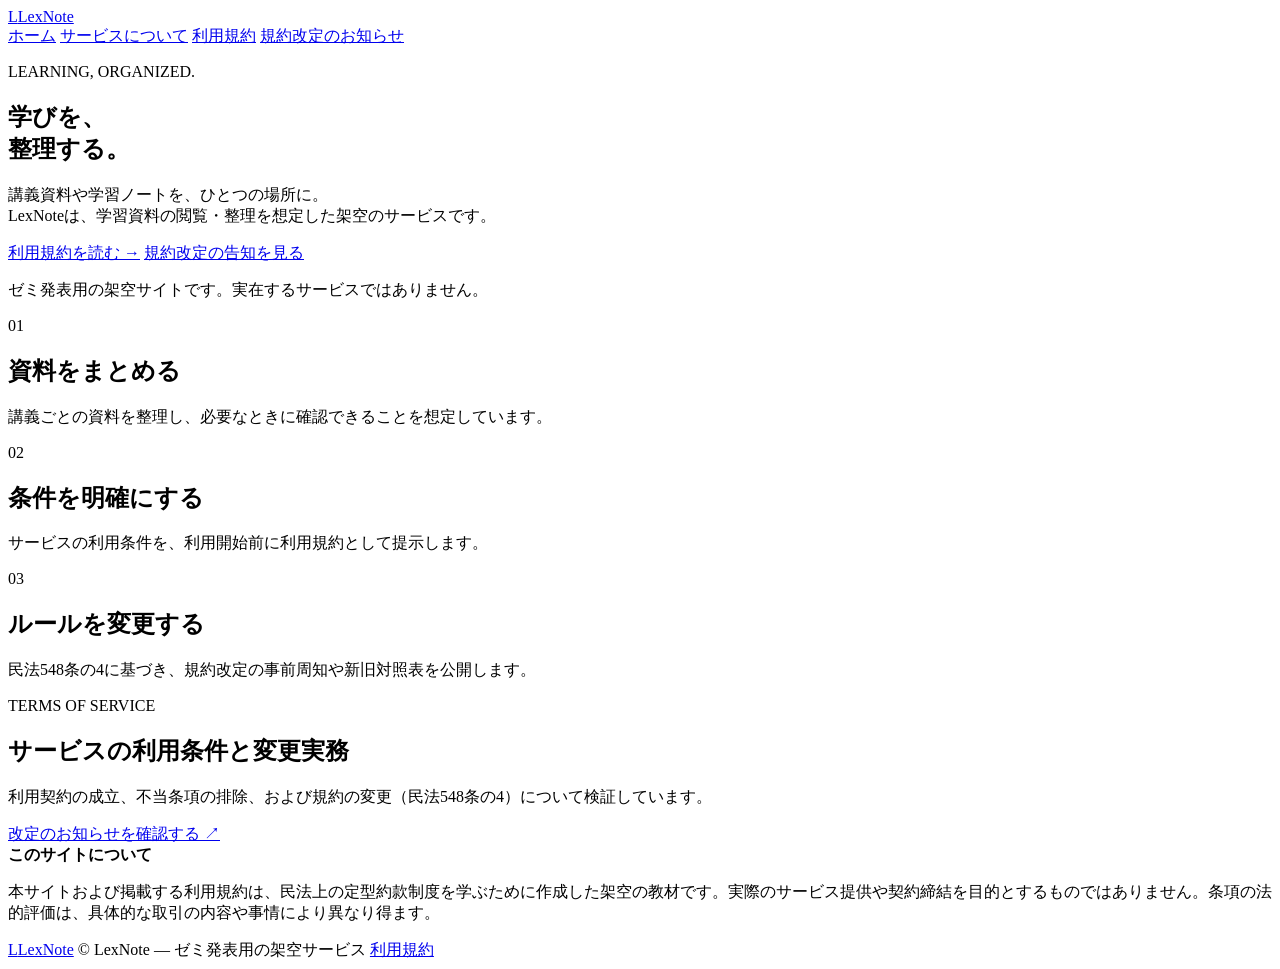
==== notice.html @ d6c2ba79 "Add files via upload" ====
<!doctype html>
<html lang="ja">
<head>
  <meta charset="utf-8">
  <meta name="viewport" content="width=device-width, initial-scale=1">
  <meta name="description" content="LexNoteは、学習資料を閲覧・整理するための架空の学習支援サービスです。">
  <title>LexNote | 学びを、整理する。</title>
  <link rel="stylesheet" href="style.css">
</head>
<body>
<header class="site-header">
  <a class="brand" href="index.html" aria-label="LexNote ホーム"><span class="brand-mark">L</span><span>LexNote</span></a>
  <nav aria-label="メインナビゲーション">
    <a class="active" href="index.html">ホーム</a>
    <a href="about.html">サービスについて</a>
    <a href="terms.html">利用規約</a>
    <a href="notice.html">規約改定のお知らせ</a>
  </nav>
</header>
<main>
  <section class="hero">
    <p class="eyebrow">LEARNING, ORGANIZED.</p>
    <h1>学びを、<br><span>整理する。</span></h1>
    <p class="hero-copy">講義資料や学習ノートを、ひとつの場所に。<br>LexNoteは、学習資料の閲覧・整理を想定した架空のサービスです。</p>
    <div class="hero-actions">
      <a class="button button-primary" href="terms.html">利用規約を読む <span aria-hidden="true">→</span></a>
      <a class="button button-secondary" href="notice.html">規約改定の告知を見る</a>
    </div>
    <p class="demo-note"><span class="dot"></span> ゼミ発表用の架空サイトです。実在するサービスではありません。</p>
  </section>
  <section class="feature-grid" aria-label="サービスの特徴">
    <article class="feature-card">
      <div class="feature-number">01</div>
      <h2>資料をまとめる</h2>
      <p>講義ごとの資料を整理し、必要なときに確認できることを想定しています。</p>
    </article>
    <article class="feature-card">
      <div class="feature-number">02</div>
      <h2>条件を明確にする</h2>
      <p>サービスの利用条件を、利用開始前に利用規約として提示します。</p>
    </article>
    <article class="feature-card">
      <div class="feature-number">03</div>
      <h2>ルールを変更する</h2>
      <p>民法548条の4に基づき、規約改定の事前周知や新旧対照表を公開します。</p>
    </article>
  </section>
  <section class="callout">
    <div>
      <p class="eyebrow">TERMS OF SERVICE</p>
      <h2>サービスの利用条件と変更実務</h2>
      <p>利用契約の成立、不当条項の排除、および規約の変更（民法548条の4）について検証しています。</p>
    </div>
    <a class="text-link" href="notice.html">改定のお知らせを確認する <span aria-hidden="true">↗</span></a>
  </section>
  <section class="notice">
    <strong>このサイトについて</strong>
    <p>本サイトおよび掲載する利用規約は、民法上の定型約款制度を学ぶために作成した架空の教材です。実際のサービス提供や契約締結を目的とするものではありません。条項の法的評価は、具体的な取引の内容や事情により異なり得ます。</p>
  </section>
</main>
<footer class="site-footer">
  <a class="brand brand-footer" href="index.html"><span class="brand-mark">L</span><span>LexNote</span></a>
  <span>© LexNote — ゼミ発表用の架空サービス</span>
  <a href="terms.html">利用規約</a>
</footer>
</body>
</html>
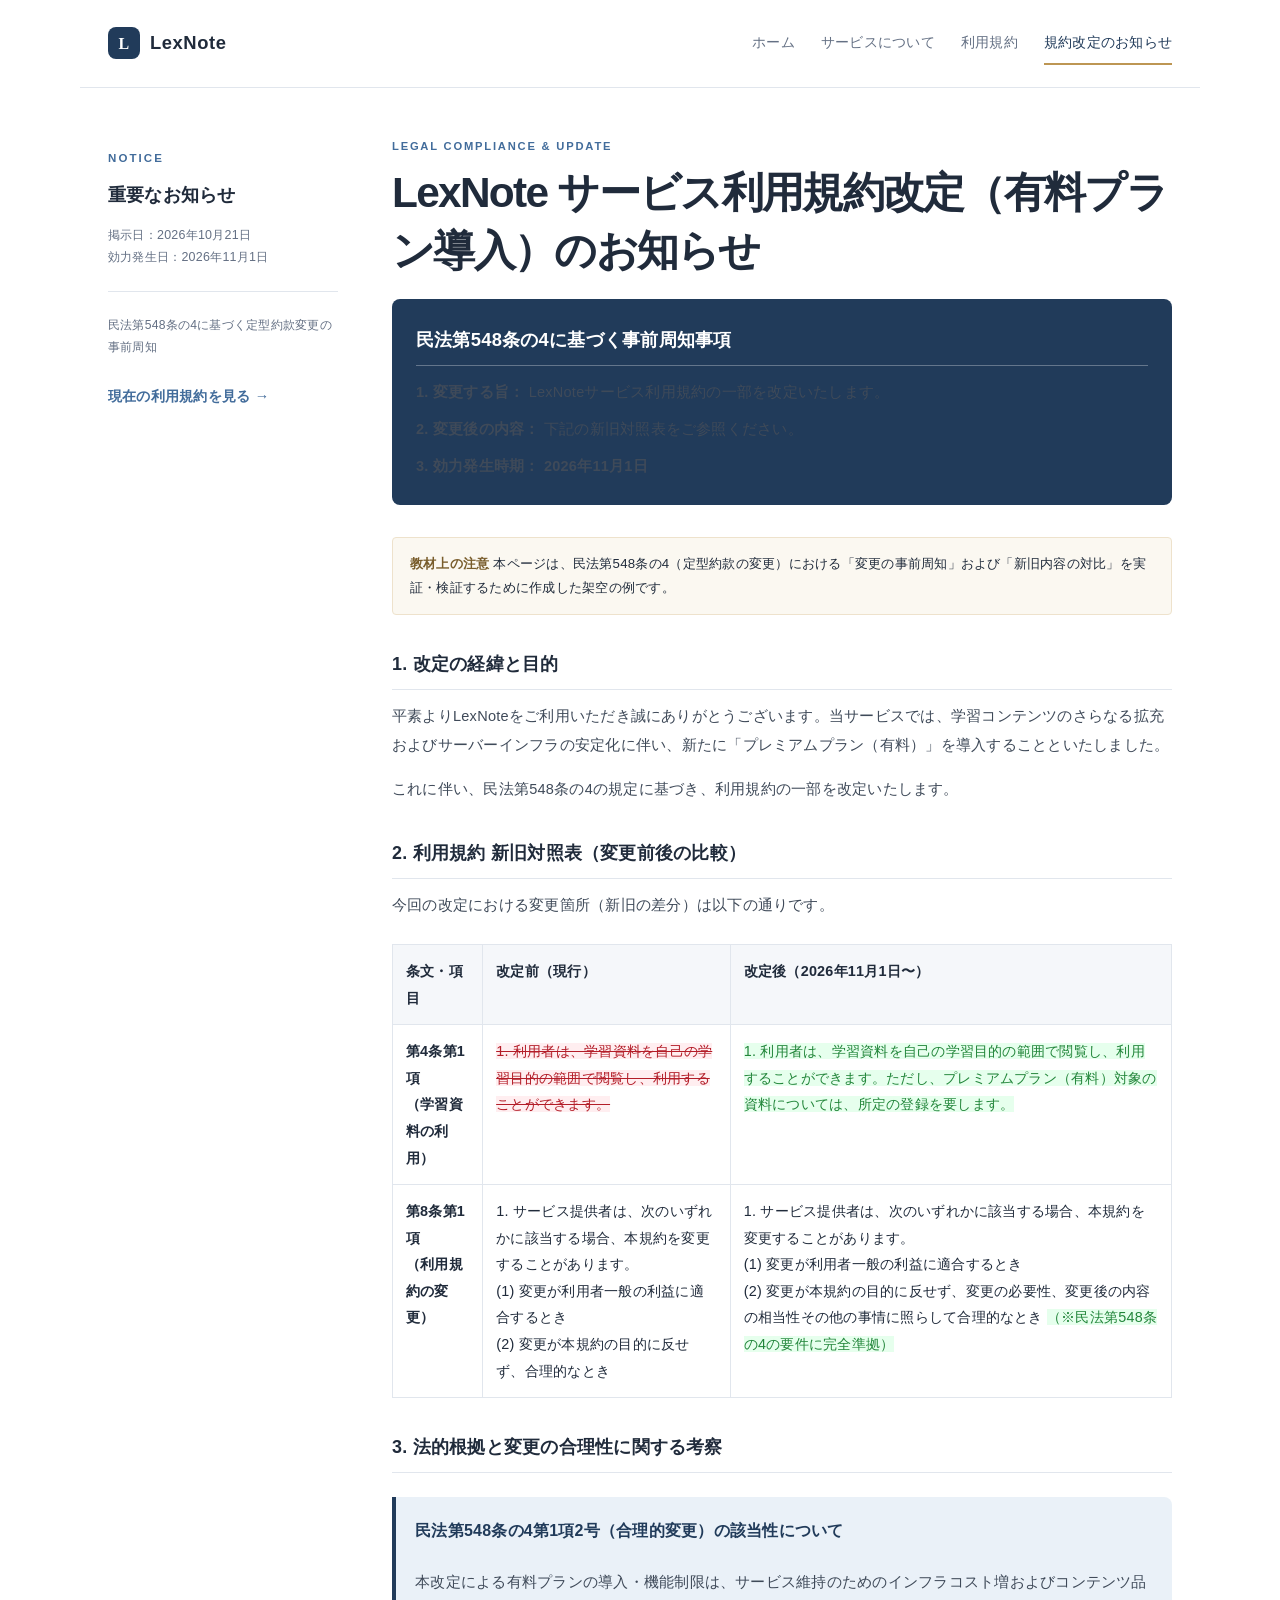
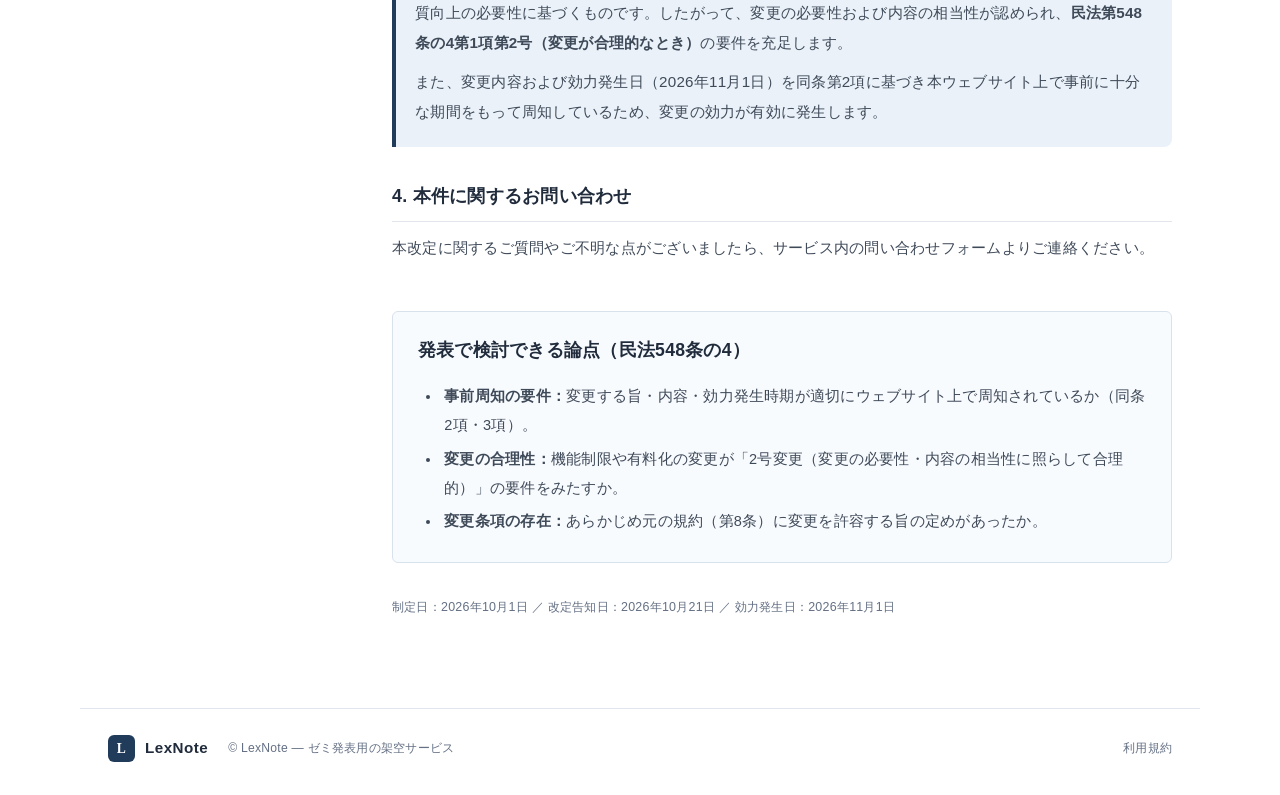
==== commit 090e94ff: "Add files via upload" ====
--- a/notice.html
+++ b/notice.html
@@ -3,61 +3,158 @@
 <head>
   <meta charset="utf-8">
   <meta name="viewport" content="width=device-width, initial-scale=1">
-  <meta name="description" content="LexNoteは、学習資料を閲覧・整理するための架空の学習支援サービスです。">
-  <title>LexNote | 学びを、整理する。</title>
+  <meta name="description" content="LexNote サービス利用規約改定（有料プラン導入および変更内容）のお知らせ。民法548条の4に基づく事前周知ページです。">
+  <title>規約改定のお知らせ | LexNote</title>
   <link rel="stylesheet" href="style.css">
+  <style>
+    .notice-banner {
+      background-color: var(--navy);
+      color: #ffffff;
+      padding: 1.5rem;
+      border-radius: 8px;
+      margin-bottom: 2rem;
+    }
+    .notice-banner h2 {
+      margin-top: 0;
+      color: #ffffff;
+      border-bottom: 1px solid rgba(255,255,255,0.3);
+      padding-bottom: 0.5rem;
+      font-size: 1.15rem;
+    }
+    .diff-table {
+      width: 100%;
+      border-collapse: collapse;
+      margin: 1.5rem 0;
+      font-size: 0.9rem;
+    }
+    .diff-table th, .diff-table td {
+      border: 1px solid var(--line);
+      padding: 0.8rem;
+      vertical-align: top;
+    }
+    .diff-table th {
+      background-color: var(--wash);
+      text-align: left;
+    }
+    .deleted {
+      background-color: #ffeef0;
+      color: #b31d28;
+      text-decoration: line-through;
+    }
+    .added {
+      background-color: #e6ffed;
+      color: #22863a;
+    }
+    .legal-check-box {
+      background-color: var(--accent-soft);
+      border-left: 4px solid var(--navy);
+      padding: 1.2rem;
+      margin: 1.5rem 0;
+      border-radius: 0 8px 8px 0;
+    }
+    .legal-check-box h4 {
+      margin-top: 0;
+      color: var(--navy);
+    }
+  </style>
 </head>
 <body>
 <header class="site-header">
   <a class="brand" href="index.html" aria-label="LexNote ホーム"><span class="brand-mark">L</span><span>LexNote</span></a>
   <nav aria-label="メインナビゲーション">
-    <a class="active" href="index.html">ホーム</a>
+    <a href="index.html">ホーム</a>
     <a href="about.html">サービスについて</a>
     <a href="terms.html">利用規約</a>
-    <a href="notice.html">規約改定のお知らせ</a>
+    <a class="active" href="notice.html">規約改定のお知らせ</a>
   </nav>
 </header>
-<main>
-  <section class="hero">
-    <p class="eyebrow">LEARNING, ORGANIZED.</p>
-    <h1>学びを、<br><span>整理する。</span></h1>
-    <p class="hero-copy">講義資料や学習ノートを、ひとつの場所に。<br>LexNoteは、学習資料の閲覧・整理を想定した架空のサービスです。</p>
-    <div class="hero-actions">
-      <a class="button button-primary" href="terms.html">利用規約を読む <span aria-hidden="true">→</span></a>
-      <a class="button button-secondary" href="notice.html">規約改定の告知を見る</a>
+
+<main class="page-main terms-layout">
+  <aside class="terms-sidebar">
+    <p class="eyebrow">NOTICE</p>
+    <h2>重要なお知らせ</h2>
+    <p class="muted">掲示日：2026年10月21日<br>効力発生日：2026年11月1日</p>
+    <div class="sidebar-rule"></div>
+    <p class="small">民法第548条の4に基づく定型約款変更の事前周知</p>
+    <a class="text-link" href="terms.html">現在の利用規約を見る →</a>
+  </aside>
+
+  <article class="terms-document">
+    <div class="document-label">LEGAL COMPLIANCE &amp; UPDATE</div>
+    <h1>LexNote サービス利用規約改定（有料プラン導入）のお知らせ</h1>
+    
+    <div class="notice-banner">
+      <h2>民法第548条の4に基づく事前周知事項</h2>
+      <p style="margin-bottom: 0.5rem;"><strong>1. 変更する旨：</strong> LexNoteサービス利用規約の一部を改定いたします。</p>
+      <p style="margin-bottom: 0.5rem;"><strong>2. 変更後の内容：</strong> 下記の新旧対照表をご参照ください。</p>
+      <p style="margin-bottom: 0;"><strong>3. 効力発生時期：</strong> <strong>2026年11月1日</strong></p>
     </div>
-    <p class="demo-note"><span class="dot"></span> ゼミ発表用の架空サイトです。実在するサービスではありません。</p>
-  </section>
-  <section class="feature-grid" aria-label="サービスの特徴">
-    <article class="feature-card">
-      <div class="feature-number">01</div>
-      <h2>資料をまとめる</h2>
-      <p>講義ごとの資料を整理し、必要なときに確認できることを想定しています。</p>
-    </article>
-    <article class="feature-card">
-      <div class="feature-number">02</div>
-      <h2>条件を明確にする</h2>
-      <p>サービスの利用条件を、利用開始前に利用規約として提示します。</p>
-    </article>
-    <article class="feature-card">
-      <div class="feature-number">03</div>
-      <h2>ルールを変更する</h2>
-      <p>民法548条の4に基づき、規約改定の事前周知や新旧対照表を公開します。</p>
-    </article>
-  </section>
-  <section class="callout">
-    <div>
-      <p class="eyebrow">TERMS OF SERVICE</p>
-      <h2>サービスの利用条件と変更実務</h2>
-      <p>利用契約の成立、不当条項の排除、および規約の変更（民法548条の4）について検証しています。</p>
+
+    <div class="fiction-banner"><strong>教材上の注意</strong> 本ページは、民法第548条の4（定型約款の変更）における「変更の事前周知」および「新旧内容の対比」を実証・検証するために作成した架空の例です。</div>
+
+    <h2>1. 改定の経緯と目的</h2>
+    <p>平素よりLexNoteをご利用いただき誠にありがとうございます。当サービスでは、学習コンテンツのさらなる拡充およびサーバーインフラの安定化に伴い、新たに「プレミアムプラン（有料）」を導入することといたしました。</p>
+    <p>これに伴い、民法第548条の4の規定に基づき、利用規約の一部を改定いたします。</p>
+
+    <h2>2. 利用規約 新旧対照表（変更前後の比較）</h2>
+    <p>今回の改定における変更箇所（新旧の差分）は以下の通りです。</p>
+
+    <table class="diff-table">
+      <thead>
+        <tr>
+          <th>条文・項目</th>
+          <th>改定前（現行）</th>
+          <th>改定後（2026年11月1日〜）</th>
+        </tr>
+      </thead>
+      <tbody>
+        <tr>
+          <td><strong>第4条第1項<br>（学習資料の利用）</strong></td>
+          <td>
+            <span class="deleted">1. 利用者は、学習資料を自己の学習目的の範囲で閲覧し、利用することができます。</span>
+          </td>
+          <td>
+            <span class="added">1. 利用者は、学習資料を自己の学習目的の範囲で閲覧し、利用することができます。ただし、プレミアムプラン（有料）対象の資料については、所定の登録を要します。</span>
+          </td>
+        </tr>
+        <tr>
+          <td><strong>第8条第1項<br>（利用規約の変更）</strong></td>
+          <td>
+            1. サービス提供者は、次のいずれかに該当する場合、本規約を変更することがあります。<br>
+            (1) 変更が利用者一般の利益に適合するとき<br>
+            (2) 変更が本規約の目的に反せず、合理的なとき
+          </td>
+          <td>
+            1. サービス提供者は、次のいずれかに該当する場合、本規約を変更することがあります。<br>
+            (1) 変更が利用者一般の利益に適合するとき<br>
+            (2) 変更が本規約の目的に反せず、変更の必要性、変更後の内容の相当性その他の事情に照らして合理的なとき <span class="added">（※民法第548条の4の要件に完全準拠）</span>
+          </td>
+        </tr>
+      </tbody>
+    </table>
+
+    <h2>3. 法的根拠と変更の合理性に関する考察</h2>
+    <div class="legal-check-box">
+      <h4>民法第548条の4第1項2号（合理的変更）の該当性について</h4>
+      <p style="font-size: 0.95rem; margin-bottom: 0.5rem;">本改定による有料プランの導入・機能制限は、サービス維持のためのインフラコスト増およびコンテンツ品質向上の必要性に基づくものです。したがって、変更の必要性および内容の相当性が認められ、<strong>民法第548条の4第1項第2号（変更が合理的なとき）</strong>の要件を充足します。</p>
+      <p style="font-size: 0.95rem; margin-bottom: 0;">また、変更内容および効力発生日（2026年11月1日）を同条第2項に基づき本ウェブサイト上で事前に十分な期間をもって周知しているため、変更の効力が有効に発生します。</p>
     </div>
-    <a class="text-link" href="notice.html">改定のお知らせを確認する <span aria-hidden="true">↗</span></a>
-  </section>
-  <section class="notice">
-    <strong>このサイトについて</strong>
-    <p>本サイトおよび掲載する利用規約は、民法上の定型約款制度を学ぶために作成した架空の教材です。実際のサービス提供や契約締結を目的とするものではありません。条項の法的評価は、具体的な取引の内容や事情により異なり得ます。</p>
-  </section>
+
+    <h2>4. 本件に関するお問い合わせ</h2>
+    <p>本改定に関するご質問やご不明な点がございましたら、サービス内の問い合わせフォームよりご連絡ください。</p>
+
+    <div class="analysis-box" style="margin-top: 3rem;">
+      <h2 style="margin-top: 0; border: none; padding: 0; font-size: 1.1rem;">発表で検討できる論点（民法548条の4）</h2>
+      <ul style="margin-bottom: 0;">
+        <li><strong>事前周知の要件：</strong>変更する旨・内容・効力発生時期が適切にウェブサイト上で周知されているか（同条2項・3項）。</li>
+        <li><strong>変更の合理性：</strong>機能制限や有料化の変更が「2号変更（変更の必要性・内容の相当性に照らして合理的）」の要件をみたすか。</li>
+        <li><strong>変更条項の存在：</strong>あらかじめ元の規約（第8条）に変更を許容する旨の定めがあったか。</li>
+      </ul>
+    </div>
+    <p class="endnote">制定日：2026年10月1日 ／ 改定告知日：2026年10月21日 ／ 効力発生日：2026年11月1日</p>
+  </article>
 </main>
+
 <footer class="site-footer">
   <a class="brand brand-footer" href="index.html"><span class="brand-mark">L</span><span>LexNote</span></a>
   <span>© LexNote — ゼミ発表用の架空サービス</span>
--- a/style.css
+++ b/style.css
@@ -0,0 +1,129 @@
+:root {
+  --ink: #202b3b;
+  --muted: #647084;
+  --line: #e1e6ed;
+  --paper: #ffffff;
+  --wash: #f5f7fa;
+  --navy: #213b5a;
+  --accent: #426c9b;
+  --accent-soft: #eaf1f8;
+  --gold: #bd9653;
+  --max: 1120px;
+}
+* { box-sizing: border-box; }
+html { scroll-behavior: smooth; }
+body {
+  margin: 0; background: var(--paper); color: var(--ink);
+  font-family: -apple-system, BlinkMacSystemFont, "Hiragino Kaku Gothic ProN", "Yu Gothic", Meiryo, sans-serif;
+  font-size: 16px; line-height: 1.85; letter-spacing: .015em;
+}
+a { color: inherit; text-decoration: none; }
+.site-header {
+  max-width: var(--max); margin: 0 auto; padding: 22px 28px;
+  display: flex; align-items: center; justify-content: space-between; gap: 28px;
+  border-bottom: 1px solid var(--line);
+}
+.brand { display: inline-flex; align-items: center; gap: 10px; font-size: 1.15rem; font-weight: 750; letter-spacing: .03em; }
+.brand-mark {
+  display: inline-grid; place-items: center; width: 32px; height: 32px;
+  background: var(--navy); color: white; border-radius: 8px; font-size: 1rem;
+  font-family: Georgia, serif; font-weight: 700;
+}
+nav { display: flex; gap: 26px; align-items: center; font-size: .9rem; color: var(--muted); }
+nav a { padding: 7px 0; border-bottom: 2px solid transparent; }
+nav a:hover, nav a.active { color: var(--navy); border-color: var(--gold); }
+main { max-width: var(--max); margin: 0 auto; padding: 0 28px 76px; }
+.hero { padding: 82px 0 68px; max-width: 780px; }
+.eyebrow { margin: 0 0 12px; color: var(--accent); font-size: .72rem; font-weight: 800; letter-spacing: .18em; }
+h1, h2, h3, p { margin-top: 0; }
+.hero h1 { margin: 0 0 24px; font-size: clamp(2.8rem, 7vw, 5.2rem); line-height: 1.17; letter-spacing: -.055em; font-weight: 750; }
+.hero h1 span { color: var(--accent); }
+.hero-copy { color: var(--muted); font-size: 1.08rem; line-height: 2; }
+.hero-actions { display: flex; gap: 12px; flex-wrap: wrap; margin-top: 30px; }
+.button { display: inline-flex; align-items: center; justify-content: center; gap: 18px; padding: 12px 19px; border-radius: 5px; font-size: .9rem; font-weight: 700; transition: transform .15s, background .15s; }
+.button:hover { transform: translateY(-1px); }
+.button-primary { background: var(--navy); color: white; }
+.button-primary:hover { background: #172d47; }
+.button-secondary { border: 1px solid #cbd4df; color: var(--navy); background: white; }
+.demo-note { margin: 24px 0 0; color: var(--muted); font-size: .78rem; }
+.dot { display: inline-block; width: 7px; height: 7px; background: var(--gold); border-radius: 50%; margin: 0 8px 1px 0; }
+.feature-grid { display: grid; grid-template-columns: repeat(3, 1fr); gap: 18px; margin-bottom: 62px; }
+.feature-card { padding: 27px 25px 25px; border: 1px solid var(--line); border-radius: 7px; background: linear-gradient(145deg, #fff, #fbfcfe); }
+.feature-number { color: var(--gold); font-size: .76rem; font-weight: 800; letter-spacing: .12em; margin-bottom: 22px; }
+.feature-card h2 { margin-bottom: 10px; font-size: 1.08rem; }
+.feature-card p { margin: 0; color: var(--muted); font-size: .88rem; line-height: 1.9; }
+.callout { display: flex; align-items: center; justify-content: space-between; gap: 30px; padding: 32px 35px; border-radius: 8px; background: var(--wash); }
+.callout h2 { margin-bottom: 7px; font-size: 1.35rem; }
+.callout p:not(.eyebrow) { margin: 0; color: var(--muted); font-size: .9rem; }
+.text-link { color: var(--accent); font-weight: 700; font-size: .9rem; white-space: nowrap; }
+.text-link:hover { text-decoration: underline; }
+.notice { margin-top: 28px; padding: 20px 23px; border-left: 3px solid var(--gold); background: #fbf9f5; font-size: .84rem; }
+.notice strong { display: block; margin-bottom: 5px; }
+.notice p { margin: 0; color: var(--muted); }
+.site-footer { max-width: var(--max); margin: 0 auto; padding: 25px 28px 32px; border-top: 1px solid var(--line); display: flex; align-items: center; gap: 20px; color: var(--muted); font-size: .76rem; }
+.site-footer > span { flex: 1; }
+.brand-footer { color: var(--ink); font-size: .95rem; }
+.brand-footer .brand-mark { width: 27px; height: 27px; border-radius: 6px; font-size: .85rem; }
+.page-main { padding-top: 55px; }
+.page-heading { padding: 14px 0 30px; border-bottom: 1px solid var(--line); margin-bottom: 32px; }
+.page-heading h1 { margin-bottom: 12px; font-size: clamp(2rem, 4vw, 3rem); letter-spacing: -.04em; line-height: 1.25; }
+.page-heading p:last-child { margin-bottom: 0; color: var(--muted); }
+.content-card { max-width: 850px; }
+.content-card h2 { margin: 31px 0 9px; font-size: 1.18rem; }
+.content-card h2:first-child { margin-top: 0; }
+.content-card p { color: #3e4a5a; }
+.info-box { margin: 25px 0; padding: 21px 23px; background: var(--accent-soft); border-radius: 5px; }
+.info-box strong { display: block; margin-bottom: 5px; color: var(--navy); }
+.info-box p { margin: 0; font-size: .9rem; }
+.check-list { padding-left: 1.3rem; }
+.check-list li { margin: 7px 0; }
+.terms-layout { display: grid; grid-template-columns: 230px minmax(0, 1fr); gap: 54px; align-items: start; padding-top: 48px; }
+.terms-sidebar { position: sticky; top: 24px; padding-top: 12px; }
+.terms-sidebar h2 { font-size: 1.15rem; line-height: 1.5; }
+.muted, .small { color: var(--muted); }
+.terms-sidebar .muted { font-size: .78rem; line-height: 1.8; }
+.sidebar-rule { height: 1px; background: var(--line); margin: 22px 0; }
+.terms-sidebar .small { font-size: .76rem; }
+.terms-sidebar .text-link { display: inline-block; margin-top: 12px; white-space: normal; }
+.terms-document { min-width: 0; max-width: 780px; }
+.document-label { font-size: .7rem; color: var(--accent); letter-spacing: .16em; font-weight: 800; }
+.terms-document h1 { margin: 8px 0 20px; font-size: clamp(1.8rem, 4vw, 2.65rem); line-height: 1.35; letter-spacing: -.04em; }
+.terms-document .lead { color: var(--muted); font-size: .98rem; }
+.fiction-banner { padding: 14px 17px; margin: 22px 0 32px; background: #fbf8f1; border: 1px solid #eee2cc; border-radius: 4px; font-size: .83rem; line-height: 1.8; }
+.fiction-banner strong { color: #795d2c; }
+.terms-document h2 { margin: 33px 0 12px; padding-bottom: 8px; border-bottom: 1px solid var(--line); font-size: 1.12rem; }
+.terms-document p, .terms-document li { color: #3f4a59; font-size: .91rem; line-height: 2; }
+.terms-document ol, .terms-document ul { padding-left: 1.45rem; }
+.terms-document li { padding-left: 3px; margin: 4px 0; }
+.analysis-box { margin-top: 42px; padding: 22px 25px; border: 1px solid #d8e2ed; background: #f8fbfe; border-radius: 6px; }
+.analysis-box h2 { margin-top: 0; border: 0; padding: 0; }
+.analysis-box ul { margin-bottom: 12px; }
+.analysis-box .small { font-size: .78rem; }
+.endnote { margin-top: 32px; color: var(--muted) !important; font-size: .78rem !important; }
+@media (max-width: 760px) {
+  .site-header { padding: 17px 20px; align-items: flex-start; flex-direction: column; gap: 13px; }
+  nav { gap: 18px; flex-wrap: wrap; font-size: .83rem; }
+  main { padding-left: 20px; padding-right: 20px; }
+  .hero { padding: 58px 0 48px; }
+  .feature-grid { grid-template-columns: 1fr; }
+  .feature-card { padding: 22px; }
+  .feature-number { margin-bottom: 10px; }
+  .callout { align-items: flex-start; flex-direction: column; padding: 25px; gap: 17px; }
+  .site-footer { padding-left: 20px; padding-right: 20px; flex-wrap: wrap; }
+  .site-footer > span { flex-basis: 100%; order: 3; }
+  .terms-layout { grid-template-columns: 1fr; gap: 22px; padding-top: 28px; }
+  .terms-sidebar { position: static; padding: 18px; border: 1px solid var(--line); border-radius: 6px; }
+  .terms-sidebar h2 { margin-bottom: 8px; }
+  .terms-sidebar .sidebar-rule { margin: 13px 0; }
+  .terms-sidebar .text-link { margin-top: 4px; }
+  .page-main { padding-top: 35px; }
+}
+@media print {
+  .site-header, .site-footer, .terms-sidebar { display: none; }
+  main { max-width: none; padding: 0; }
+  body { font-size: 11pt; }
+  .terms-layout { display: block; }
+}
+```[cite: 4]
+
+このファイル名義で `index.html` や `terms.html` と同じ階層に配置していただくと、正しくスタイルが反映されます[cite: 1, 2, 4, 5]。
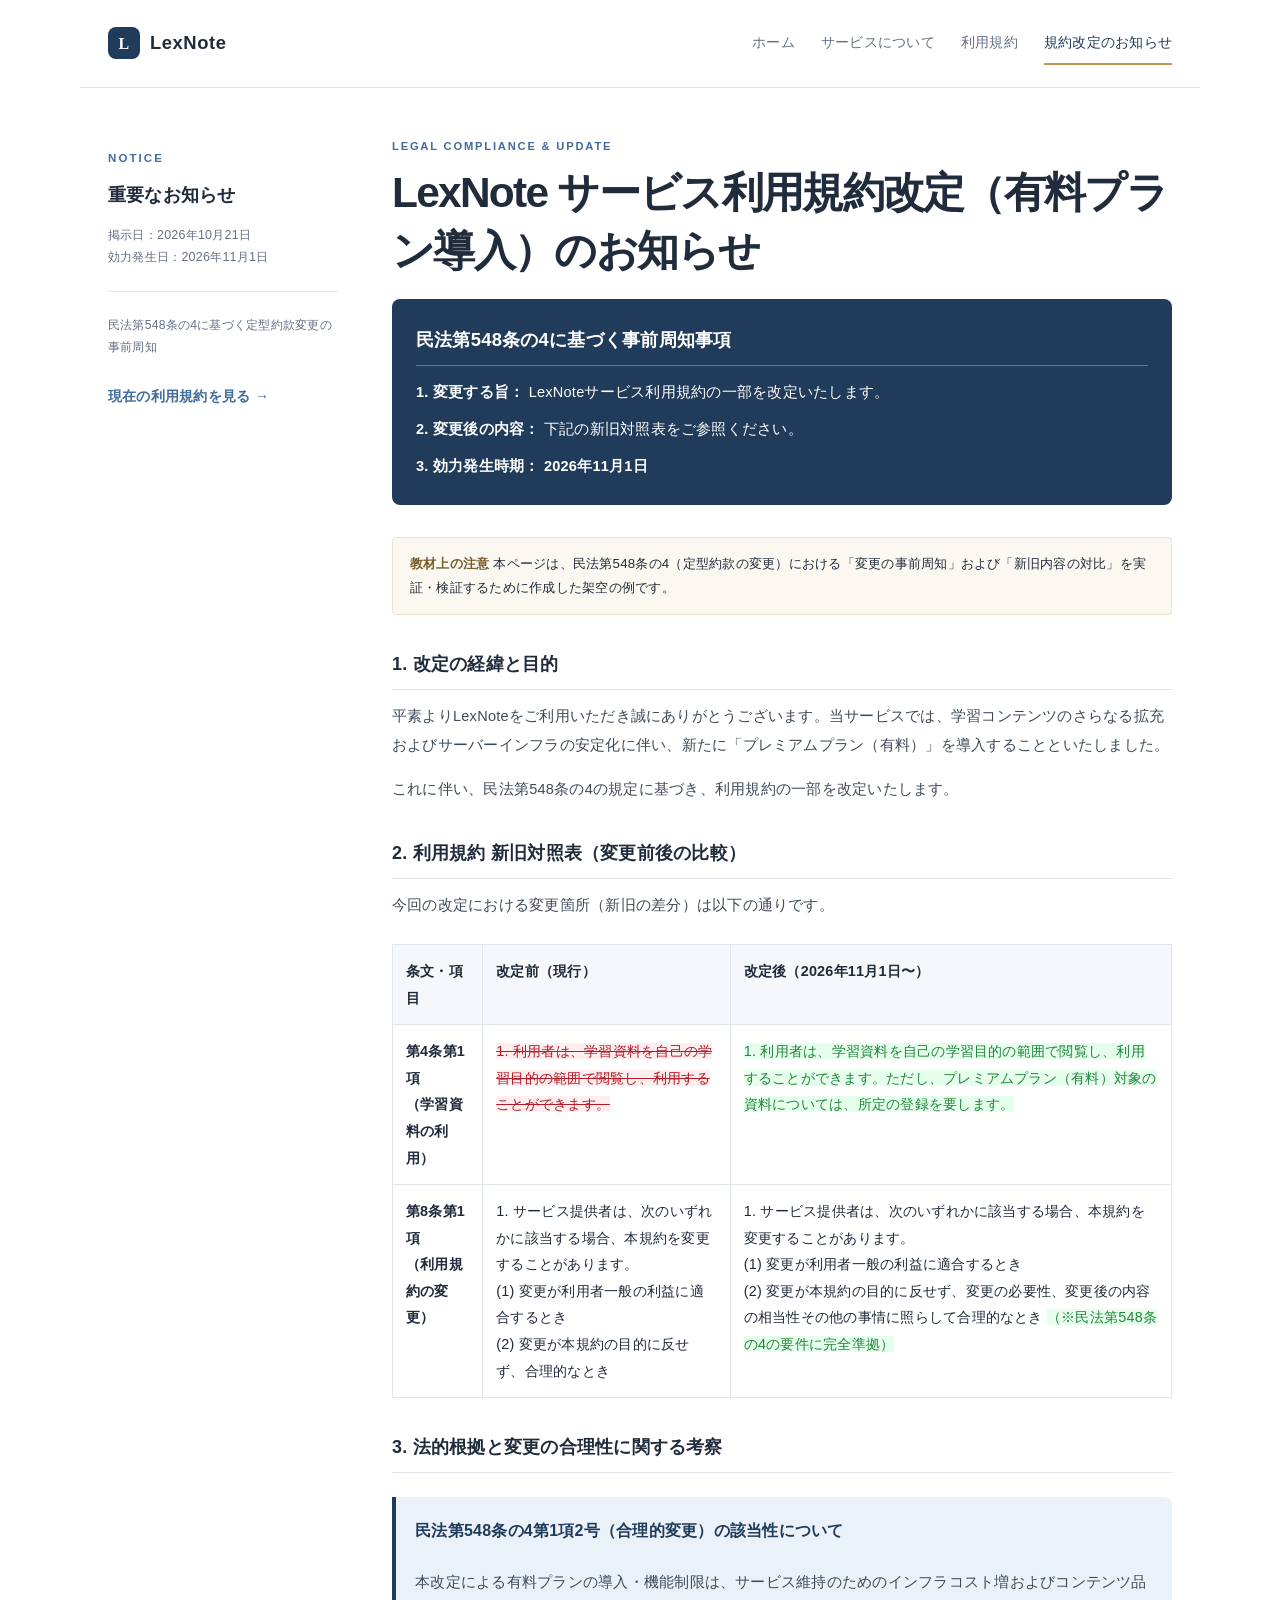
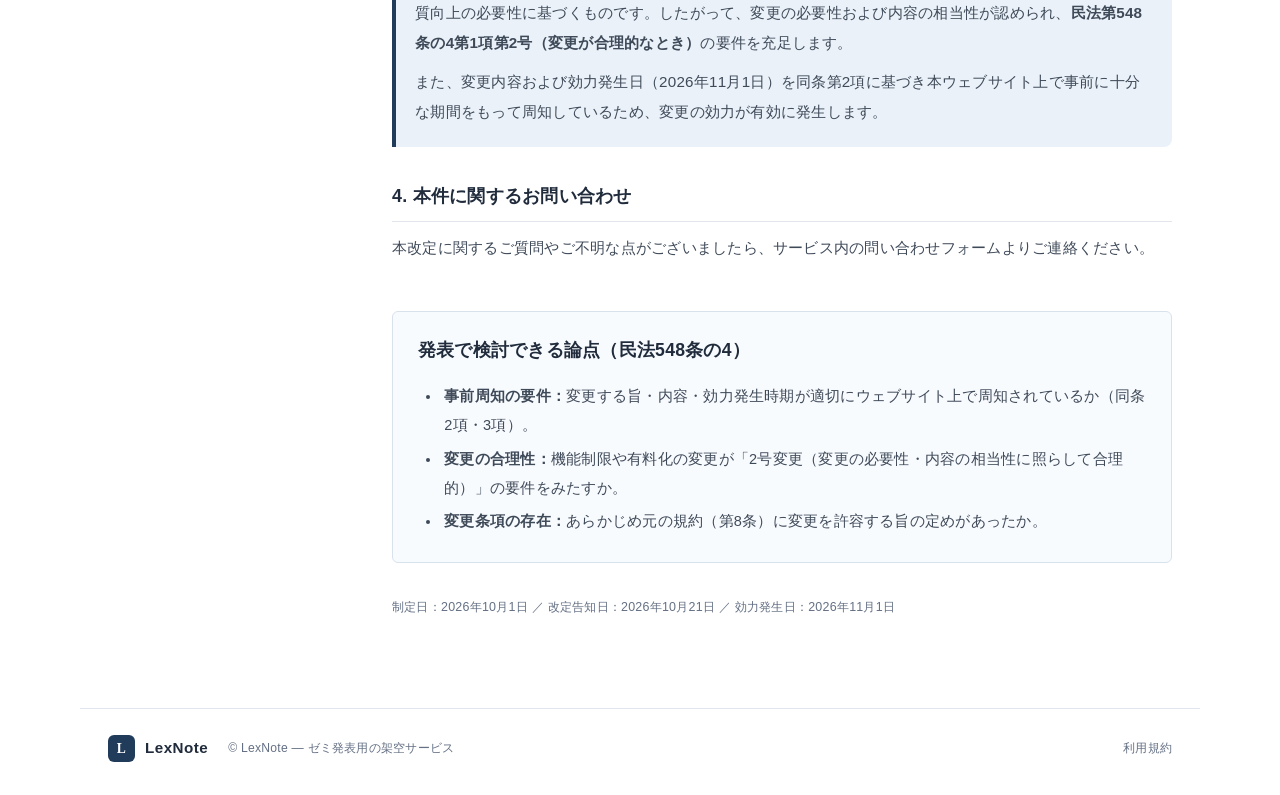
==== commit 2b82c419: "Update notice.html" ====
--- a/notice.html
+++ b/notice.html
@@ -55,6 +55,14 @@
     .legal-check-box h4 {
       margin-top: 0;
       color: var(--navy);
+    }
+    /* 修正用コード：バナー内の文字やリンクをくっきり白くする */
+    .notice-banner, .notice-banner p, .notice-banner strong {
+      color: #ffffff !important;
+    }
+    .notice-banner a {
+      color: #e0f2fe !important;
+      text-decoration: underline;
     }
   </style>
 </head>
@@ -161,4 +169,4 @@
   <a href="terms.html">利用規約</a>
 </footer>
 </body>
-</html>+</html>
